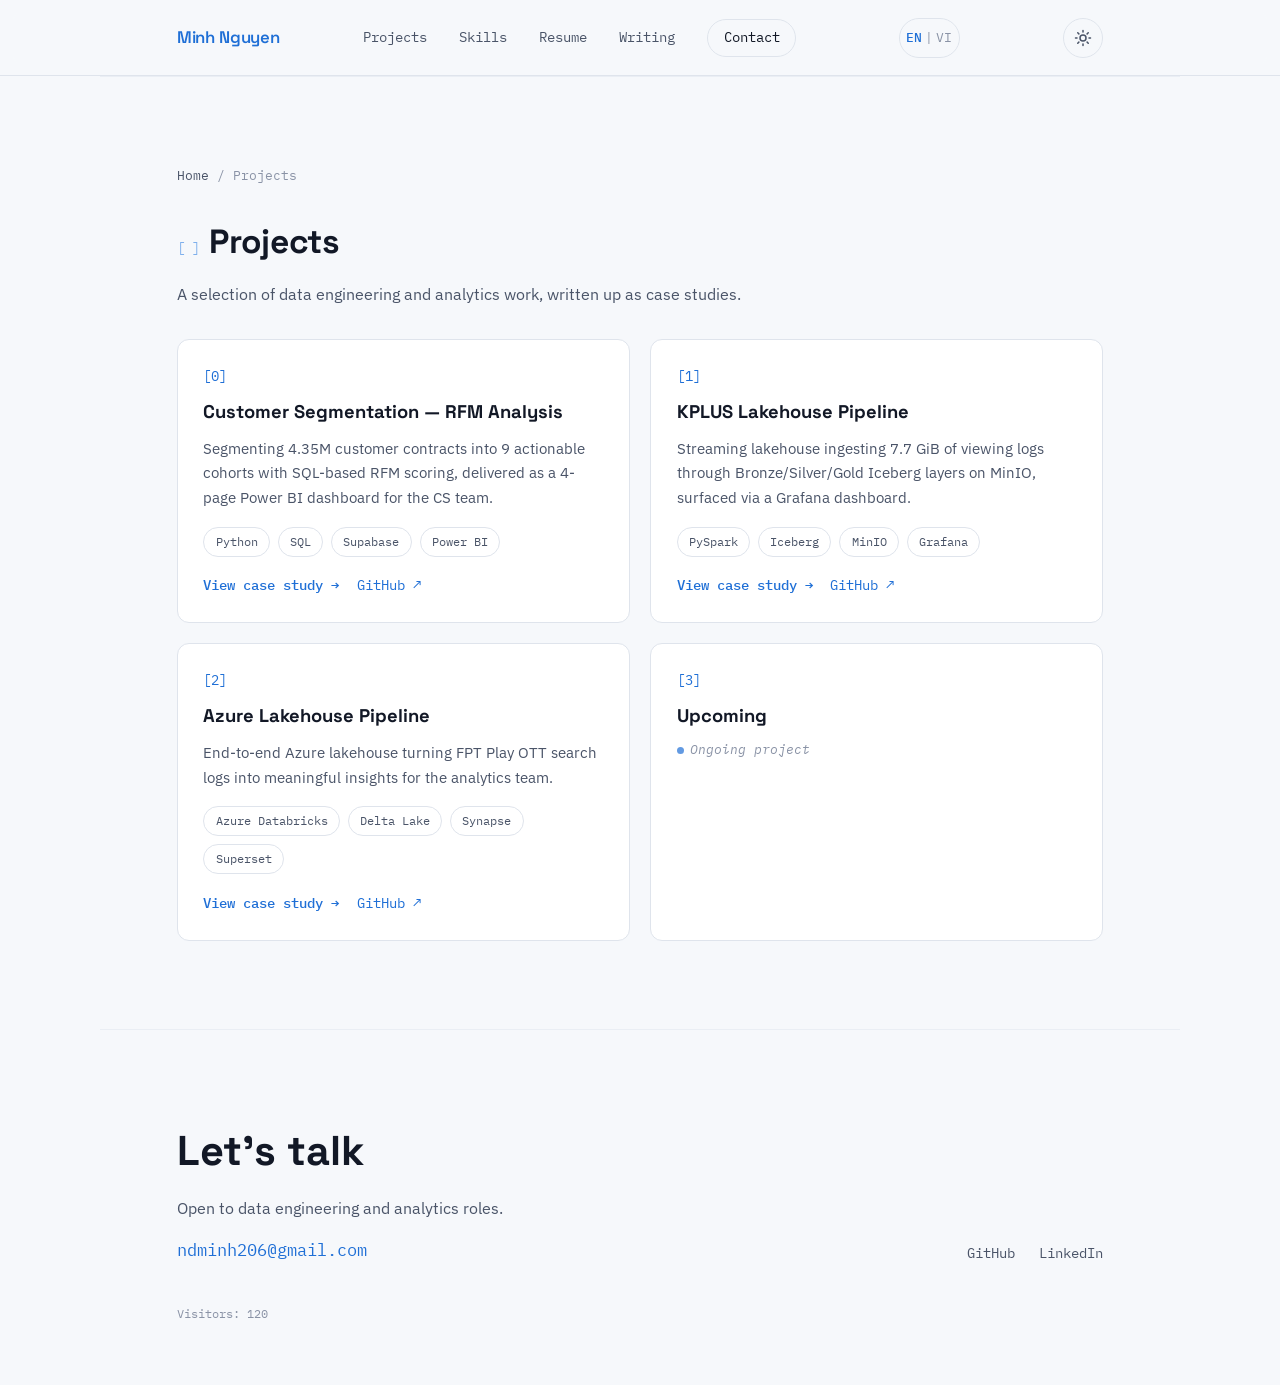
==== frontend/projects/index.html @ ee90c2f4 "Add Azure Lakehouse case study — Auto Loader pipeline, diagrams, dashboards" ====
<!DOCTYPE html>
<html lang="en">
<head>
<meta charset="UTF-8">
<meta name="viewport" content="width=device-width, initial-scale=1.0, viewport-fit=cover">
<meta name="theme-color" content="#0c0e12">
<title>Projects — Minh Nguyen</title>
<meta name="description" content="Data engineering and analytics project case studies by Minh Nguyen.">
<link rel="preconnect" href="https://fonts.googleapis.com">
<link rel="preconnect" href="https://fonts.gstatic.com" crossorigin>
<link href="https://fonts.googleapis.com/css2?family=Space+Grotesk:wght@500;600;700&family=IBM+Plex+Sans:wght@400;500;600&family=IBM+Plex+Mono:wght@400;500&display=swap" rel="stylesheet">
<link rel="stylesheet" href="../styles.css">
<script>
  (function () {
    try {
      var saved = localStorage.getItem("mn_theme");
      var theme = saved || (window.matchMedia && window.matchMedia("(prefers-color-scheme: light)").matches ? "light" : "dark");
      document.documentElement.setAttribute("data-theme", theme);
    } catch (e) {}
  })();
</script>
</head>
<body>
<a class="skip-link" href="#main">Skip to content</a>

<header class="nav" id="top">
  <div class="nav-inner">
    <a href="../index.html#top" class="nav-logo"><span class="accent">Minh Nguyen</span></a>
    <button class="nav-toggle" id="navToggle" aria-expanded="false" aria-controls="navMenu" aria-label="Toggle navigation">
      <span></span><span></span><span></span>
    </button>
    <nav id="navMenu" class="nav-menu">
      <a href="index.html" data-i18n="nav.projects">Projects</a>
      <a href="../index.html#skills" data-i18n="nav.skills">Skills</a>
      <a href="../index.html#resume" data-i18n="nav.resume">Resume</a>
      <a href="../index.html#blog" data-i18n="nav.writing">Writing</a>
      <a href="../index.html#contact" class="nav-cta" data-i18n="nav.contact">Contact</a>
    </nav>
    <button class="lang-toggle" id="langToggle" type="button" aria-label="Switch language">
      <span class="lang-en">EN</span><span class="lang-sep">|</span><span class="lang-vi">VI</span>
    </button>
    <button class="theme-toggle" id="themeToggle" type="button" aria-label="Switch to light theme" title="Toggle theme">
      <svg class="icon-moon" viewBox="0 0 24 24" width="18" height="18" aria-hidden="true"><path fill="currentColor" d="M12.1 2.2A9.8 9.8 0 0 0 12 22a9.8 9.8 0 0 0 9.8-7.1 7.8 7.8 0 0 1-9.7-12.7Z"/></svg>
      <svg class="icon-sun" viewBox="0 0 24 24" width="18" height="18" aria-hidden="true"><g fill="none" stroke="currentColor" stroke-width="2" stroke-linecap="round"><circle cx="12" cy="12" r="4"/><path d="M12 2v2M12 20v2M2 12h2M20 12h2M5 5l1.5 1.5M17.5 17.5L19 19M19 5l-1.5 1.5M6.5 17.5L5 19"/></g></svg>
    </button>
  </div>
</header>

<main id="main">

  <section class="section" id="projects">
    <p class="breadcrumb reveal"><a href="../index.html#top" data-i18n="nav.home">Home</a> / <span data-i18n="section.projects">Projects</span></p>
    <h2 class="section-title reveal"><span class="idx">[ ]</span> <span data-i18n="section.projects">Projects</span></h2>
    <p class="section-lede reveal" data-i18n="projects.lede">A selection of data engineering and analytics work, written up as case studies.</p>

    <div class="project-grid">

      <article class="project-card reveal">
        <p class="idx">[0]</p>
        <h3><a href="customer-segmentation.html" class="project-title-link" data-i18n="proj.rfm.title">Customer Segmentation — RFM Analysis</a></h3>
        <p data-i18n="proj.rfm.desc">Segmenting 4.35M customer contracts into 9 actionable cohorts with SQL-based RFM scoring, delivered as a 4-page Power BI dashboard for the CS team.</p>
        <ul class="tag-list">
          <li>Python</li><li>SQL</li><li>Supabase</li><li>Power BI</li>
        </ul>
        <div class="card-links">
          <a href="customer-segmentation.html" class="card-link card-link-primary" data-i18n="card.viewCase">View case study →</a>
          <a href="#" class="card-link" target="_blank" rel="noopener" data-i18n="card.github">GitHub ↗</a>
        </div>
      </article>

      <article class="project-card reveal">
        <p class="idx">[1]</p>
        <h3><a href="Kplus-lakehouse.html" class="project-title-link" data-i18n="proj.kplus.title">KPLUS Lakehouse Pipeline</a></h3>
        <p data-i18n="proj.kplus.desc">Streaming lakehouse ingesting 7.7 GiB of viewing logs through Bronze/Silver/Gold Iceberg layers on MinIO, surfaced via a Grafana dashboard.</p>
        <ul class="tag-list">
          <li>PySpark</li><li>Iceberg</li><li>MinIO</li><li>Grafana</li>
        </ul>
        <div class="card-links">
          <a href="Kplus-lakehouse.html" class="card-link card-link-primary" data-i18n="card.viewCase">View case study →</a>
          <a href="#" class="card-link" target="_blank" rel="noopener" data-i18n="card.github">GitHub ↗</a>
        </div>
      </article>

      <article class="project-card reveal">
        <p class="idx">[2]</p>
        <h3><a href="azure-lakehouse.html" class="project-title-link" data-i18n="proj.azure.title">Azure Lakehouse Pipeline</a></h3>
        <p data-i18n="proj.azure.desc">End-to-end Azure lakehouse turning FPT Play OTT search logs into meaningful insights for the analytics team.</p>
        <ul class="tag-list">
          <li>Azure Databricks</li><li>Delta Lake</li><li>Synapse</li><li>Superset</li>
        </ul>
        <div class="card-links">
          <a href="azure-lakehouse.html" class="card-link card-link-primary" data-i18n="card.viewCase">View case study →</a>
          <a href="https://github.com/MinhNguyen2306" class="card-link" target="_blank" rel="noopener" data-i18n="card.github">GitHub ↗</a>
        </div>
      </article>

      <article class="project-card reveal">
        <p class="idx">[3]</p>
        <h3 class="project-title-link" data-i18n="proj.upcoming.title">Upcoming</h3>
        <div class="card-links">
          <span class="card-link card-ongoing" data-i18n="card.ongoing">Ongoing project</span>
        </div>
      </article>

    </div>
  </section>

</main>

<footer class="footer" id="contact">
  <div class="footer-inner">
    <div class="footer-text reveal">
      <h2 data-i18n="footer.title">Let's talk</h2>
      <p data-i18n="footer.sub">Open to data engineering and analytics roles.</p>
      <a class="footer-email" href="mailto:ndminh206@gmail.com">ndminh206@gmail.com</a>
    </div>
    <div class="footer-links reveal">
      <a href="https://github.com/example" target="_blank" rel="noopener">GitHub</a>
      <a href="https://linkedin.com/in/example" target="_blank" rel="noopener">LinkedIn</a>
    </div>
  </div>
  <p class="visitor-count"><span data-i18n="footer.visitors">Visitors:</span> <span id="visitorCount">—</span></p>
</footer>

<script src="../script.js"></script>
</body>
</html>
---- frontend/styles.css ----
/* ============================================
   Tokens
   ============================================ */
:root {
  --bg: #0a0f1a;
  --bg-raised: #121826;
  --ink: #e9edf4;
  --ink-dim: #9aa3b5;
  --ink-faint: #5a6376;
  --accent: #4d9fff;
  --accent-dim: #2f5f9e;
  --line: #1e2738;
  --line-soft: #161d2a;

  --font-display: "Space Grotesk", sans-serif;
  --font-body: "IBM Plex Sans", sans-serif;
  --font-mono: "IBM Plex Mono", monospace;

  --maxw: 1080px;
  --gutter: clamp(1.25rem, 6vw, 6rem);
  --nav-bg: rgba(10, 15, 26, 0.85);
}

/* Light theme overrides */
[data-theme="light"] {
  --bg: #f6f8fb;
  --bg-raised: #ffffff;
  --ink: #121826;
  --ink-dim: #4a5468;
  --ink-faint: #8a93a6;
  --accent: #1f6fd6;
  --accent-dim: #7fb0ec;
  --line: #dfe4ec;
  --line-soft: #eaeef4;
  --nav-bg: rgba(246, 248, 251, 0.85);
}

* { box-sizing: border-box; }

html {
  scroll-behavior: smooth;
  -webkit-text-size-adjust: 100%;
}

@media (prefers-reduced-motion: reduce) {
  html { scroll-behavior: auto; }
  * { animation-duration: 0.01ms !important; animation-iteration-count: 1 !important; transition-duration: 0.01ms !important; }
}

body {
  margin: 0;
  background: var(--bg);
  color: var(--ink);
  font-family: var(--font-body);
  font-size: 16px;
  line-height: 1.6;
  -webkit-font-smoothing: antialiased;
  overflow-x: hidden;
  transition: background 0.25s ease, color 0.25s ease;
}

a {
  color: inherit;
  text-decoration: none;
}

.accent { color: var(--accent); }
.nowrap { white-space: nowrap; }

.skip-link {
  position: absolute;
  left: -9999px;
  top: 0;
  background: var(--accent);
  color: #031428;
  padding: 0.5rem 1rem;
  z-index: 200;
}
.skip-link:focus {
  left: 1rem;
  top: 1rem;
}

:focus-visible {
  outline: 2px solid var(--accent);
  outline-offset: 3px;
  border-radius: 2px;
}

/* ============================================
   Nav (top)
   ============================================ */
.nav {
  position: sticky;
  top: 0;
  z-index: 100;
  background: var(--nav-bg);
  backdrop-filter: blur(10px);
  border-bottom: 1px solid var(--line);
}

.nav-inner {
  max-width: var(--maxw);
  margin: 0 auto;
  padding: 1.1rem var(--gutter);
  display: flex;
  align-items: center;
  justify-content: space-between;
}

.nav-logo {
  font-family: var(--font-display);
  font-weight: 600;
  font-size: 1.05rem;
  letter-spacing: -0.01em;
}

.nav-menu {
  display: flex;
  align-items: center;
  gap: 2rem;
  font-family: var(--font-mono);
  font-size: 0.85rem;
  color: var(--ink-dim);
}

.nav-menu a:hover { color: var(--ink); }

.nav-cta {
  border: 1px solid var(--line);
  padding: 0.45rem 0.95rem;
  border-radius: 999px;
  color: var(--ink) !important;
}
.nav-cta:hover {
  border-color: var(--accent);
  color: var(--accent) !important;
}

.nav-toggle {
  display: none;
  flex-direction: column;
  gap: 5px;
  background: none;
  border: none;
  cursor: pointer;
  padding: 0.4rem;
}
.nav-toggle span {
  width: 22px;
  height: 2px;
  background: var(--ink);
  display: block;
}

/* Theme toggle button */
.theme-toggle {
  display: inline-flex;
  align-items: center;
  justify-content: center;
  width: 40px;
  height: 40px;
  margin-left: 1.25rem;
  border: 1px solid var(--line);
  border-radius: 999px;
  background: none;
  color: var(--ink-dim);
  cursor: pointer;
  flex-shrink: 0;
  transition: color 0.15s ease, border-color 0.15s ease;
}
.theme-toggle:hover {
  color: var(--accent);
  border-color: var(--accent);
}
.theme-toggle svg { display: block; }
/* Show the moon in dark mode (tap to go light), sun in light mode */
.theme-toggle .icon-sun { display: none; }
[data-theme="light"] .theme-toggle .icon-moon { display: none; }
[data-theme="light"] .theme-toggle .icon-sun { display: block; }

/* Language toggle */
.lang-toggle {
  display: inline-flex;
  align-items: center;
  gap: 3px;
  margin-left: 1.25rem;
  padding: 0 0.4rem;
  height: 40px;
  border: 1px solid var(--line);
  border-radius: 999px;
  background: none;
  cursor: pointer;
  font-family: var(--font-mono);
  font-size: 0.8rem;
  flex-shrink: 0;
  transition: border-color 0.15s ease;
}
.lang-toggle:hover { border-color: var(--accent); }
.lang-toggle .lang-sep { color: var(--ink-faint); }
/* Active language is highlighted; EN by default, VI when .is-vi */
.lang-toggle .lang-en { color: var(--accent); font-weight: 500; }
.lang-toggle .lang-vi { color: var(--ink-faint); }
.lang-toggle.is-vi .lang-en { color: var(--ink-faint); font-weight: 400; }
.lang-toggle.is-vi .lang-vi { color: var(--accent); font-weight: 500; }

/* ============================================
   Hero
   ============================================ */
.hero {
  max-width: var(--maxw);
  margin: 0 auto;
  padding: clamp(3rem, 8vw, 7rem) var(--gutter) clamp(2rem, 6vw, 4rem);
}

.hero-inner {
  display: grid;
  grid-template-columns: 1.1fr 0.9fr;
  gap: clamp(2rem, 5vw, 4rem);
  align-items: center;
}

.eyebrow {
  font-family: var(--font-mono);
  color: var(--accent);
  font-size: 0.85rem;
  letter-spacing: 0.08em;
  text-transform: uppercase;
  margin: 0 0 1rem;
}

.hero-text h1 {
  font-family: var(--font-display);
  font-size: clamp(2.4rem, 5.2vw, 3.6rem);
  line-height: 1.08;
  letter-spacing: -0.02em;
  margin: 0 0 1.4rem;
  text-wrap: balance;
}

.hero-lede {
  color: var(--ink-dim);
  font-size: 1.05rem;
  max-width: 38ch;
  margin: 0 0 2.2rem;
}

.hero-actions {
  display: flex;
  gap: 1rem;
  flex-wrap: wrap;
}

.btn {
  font-family: var(--font-mono);
  font-size: 0.9rem;
  padding: 0.75rem 1.4rem;
  border-radius: 8px;
  display: inline-flex;
  align-items: center;
  gap: 0.5rem;
  transition: transform 0.15s ease, border-color 0.15s ease, background 0.15s ease;
}

.btn-primary {
  background: var(--accent);
  color: #031428;
}
@media (hover: hover) {
  .btn-primary:hover { transform: translateY(-2px); }
}

.btn-ghost {
  border: 1px solid var(--line);
  color: var(--ink);
}
.btn-ghost:hover {
  border-color: var(--accent);
  color: var(--accent);
}

.hero-art { width: 100%; }
.hero-photo {
  display: block;
  width: 100%;
  max-height: 480px;
  object-fit: cover;
  border-radius: 16px;
  border: 1px solid var(--line);
}

/* ============================================
   Sections (shared)
   ============================================ */
.section {
  max-width: var(--maxw);
  margin: 0 auto;
  padding: clamp(3rem, 7vw, 5.5rem) var(--gutter);
  border-top: 1px solid var(--line-soft);
}

.section-title {
  font-family: var(--font-display);
  font-size: clamp(1.6rem, 3vw, 2.1rem);
  letter-spacing: -0.01em;
  margin: 0 0 2.2rem;
  display: flex;
  align-items: baseline;
  gap: 0.6rem;
}

.section-title .idx {
  font-family: var(--font-mono);
  font-size: 0.85rem;
  color: var(--accent-dim);
  font-weight: 400;
}

.section-lede {
  color: var(--ink-dim);
  margin: -1.4rem 0 2rem;
}

/* ============================================
   Projects
   ============================================ */
.project-grid {
  display: grid;
  grid-template-columns: repeat(2, 1fr);
  gap: 1.25rem;
}

.project-card {
  background: var(--bg-raised);
  border: 1px solid var(--line);
  border-radius: 12px;
  padding: 1.6rem;
  transition: border-color 0.2s ease, transform 0.2s ease;
}
@media (hover: hover) {
  .project-card:hover {
    border-color: var(--accent-dim);
    transform: translateY(-3px);
  }
}

.project-card .idx {
  font-family: var(--font-mono);
  color: var(--accent);
  font-size: 0.85rem;
  margin: 0 0 0.6rem;
}

.project-card h3 {
  font-family: var(--font-display);
  font-size: 1.15rem;
  margin: 0 0 0.6rem;
}

.project-title-link {
  color: var(--ink);
  transition: color 0.15s ease;
}
.project-title-link:hover {
  color: var(--accent);
}

.project-card p {
  color: var(--ink-dim);
  font-size: 0.95rem;
  margin: 0 0 1.1rem;
}

.tag-list {
  list-style: none;
  display: flex;
  flex-wrap: wrap;
  gap: 0.5rem;
  padding: 0;
  margin: 0 0 1.1rem;
  font-family: var(--font-mono);
  font-size: 0.78rem;
  color: var(--ink-dim);
}
.tag-list li {
  border: 1px solid var(--line);
  border-radius: 999px;
  padding: 0.25rem 0.7rem;
}

.card-links {
  display: flex;
  align-items: center;
  gap: 1.1rem;
  flex-wrap: wrap;
}

.card-link {
  font-family: var(--font-mono);
  font-size: 0.88rem;
  color: var(--accent);
}
.card-link:hover { text-decoration: underline; }

.card-link-primary {
  font-weight: 500;
}

/* ============================================
   Skills
   ============================================ */
.skills-grid {
  display: grid;
  grid-template-columns: repeat(3, 1fr);
  gap: 1.5rem 2rem;
}

.skill-label {
  font-family: var(--font-mono);
  color: var(--ink-faint);
  font-size: 0.82rem;
  margin: 0 0 0.8rem;
}

.skill-group .tag-list { margin: 0; }

/* ============================================
   Resume
   ============================================ */
.timeline {
  margin-top: 2.5rem;
  display: flex;
  flex-direction: column;
  gap: 2rem;
}

.timeline-item {
  display: grid;
  grid-template-columns: 140px minmax(0, 1fr);
  grid-template-areas:
    "date title"
    "date body";
  gap: 0.3rem 1.5rem;
  padding-bottom: 1.6rem;
  border-bottom: 1px solid var(--line-soft);
}

.timeline-item > p,
.timeline-item > h3,
.timeline-item > ul {
  min-width: 0;
}

.timeline-date { grid-area: date; }
.timeline-item h3 { grid-area: title; }
.timeline-item ul { grid-area: body; }

.timeline-date {
  font-family: var(--font-mono);
  color: var(--accent-dim);
  font-size: 0.85rem;
  margin: 0;
}

.timeline-item h3 {
  font-family: var(--font-display);
  font-size: 1.1rem;
  margin: 0 0 0.7rem;
}

.timeline-item ul {
  margin: 0;
  padding-left: 1.1rem;
  color: var(--ink-dim);
}
.timeline-item li { margin-bottom: 0.4rem; }

.edu {
  margin-top: 2.5rem;
}
.edu-grid {
  margin-top: 2.5rem;
  display: grid;
  grid-template-columns: repeat(2, 1fr);
  gap: 2.5rem 3rem;
}
.edu-grid .edu { margin-top: 0; }
@media (max-width: 600px) {
  .edu-grid { grid-template-columns: 1fr; gap: 2rem; }
}
.edu h3 {
  font-family: var(--font-display);
  font-size: 1.05rem;
  margin: 0 0 0.8rem;
}
.edu ul {
  margin: 0;
  padding-left: 1.1rem;
  color: var(--ink-dim);
}
.edu li { margin-bottom: 0.4rem; }

/* ============================================
   Writing
   ============================================ */
.log-list {
  list-style: none;
  padding: 0;
  margin: 0;
}
.log-list li {
  display: flex;
  gap: 1.2rem;
  align-items: baseline;
  padding: 0.9rem 0;
  border-bottom: 1px solid var(--line-soft);
}
.log-date {
  font-family: var(--font-mono);
  color: var(--ink-faint);
  font-size: 0.85rem;
  flex-shrink: 0;
}
.log-list a:hover { color: var(--accent); }

/* ============================================
   Footer
   ============================================ */
.footer {
  max-width: var(--maxw);
  margin: 0 auto;
  padding: clamp(3rem, 7vw, 5.5rem) var(--gutter) max(3rem, env(safe-area-inset-bottom));
  border-top: 1px solid var(--line-soft);
}

.footer-inner {
  display: flex;
  justify-content: space-between;
  align-items: flex-end;
  flex-wrap: wrap;
  gap: 2rem;
}

.footer-text h2 {
  font-family: var(--font-display);
  font-size: clamp(1.8rem, 4vw, 2.6rem);
  margin: 0 0 0.7rem;
}

.footer-text p {
  color: var(--ink-dim);
  margin: 0 0 1rem;
}

.footer-email {
  font-family: var(--font-mono);
  color: var(--accent);
  font-size: 1.05rem;
}
.footer-email:hover { text-decoration: underline; }

.footer-links {
  display: flex;
  gap: 1.5rem;
  font-family: var(--font-mono);
  font-size: 0.9rem;
  color: var(--ink-dim);
}
.footer-links a:hover { color: var(--ink); }

.visitor-count {
  font-family: var(--font-mono);
  font-size: 0.78rem;
  color: var(--ink-faint);
  margin-top: 2.5rem;
}

/* ============================================
   Side rail nav (dash markers)
   ============================================ */
.side-rail {
  position: fixed;
  right: clamp(1rem, 3vw, 2.5rem);
  top: 50%;
  transform: translateY(-50%);
  z-index: 90;
  display: flex;
  flex-direction: column;
  align-items: flex-end;
  gap: 1.1rem;
}

.side-rail-item {
  display: flex;
  align-items: center;
  gap: 0.7rem;
  background: none;
  border: none;
  cursor: pointer;
  padding: 0.3rem 0;
}

.side-rail-label {
  font-family: var(--font-mono);
  font-size: 0.72rem;
  letter-spacing: 0.04em;
  color: var(--ink-dim);
  opacity: 0;
  transform: translateX(6px);
  transition: opacity 0.2s ease, transform 0.2s ease, color 0.2s ease;
  white-space: nowrap;
}

.side-rail-dash {
  width: 18px;
  height: 2px;
  background: var(--ink-faint);
  border-radius: 1px;
  transition: width 0.25s ease, background 0.25s ease, box-shadow 0.25s ease;
}

.side-rail-item:hover .side-rail-label,
.side-rail-item:focus-visible .side-rail-label {
  opacity: 1;
  transform: translateX(0);
}

.side-rail-item:hover .side-rail-dash,
.side-rail-item:focus-visible .side-rail-dash {
  background: var(--ink);
}

.side-rail-item.is-active .side-rail-dash {
  width: 34px;
  background: var(--accent);
  box-shadow: 0 0 10px rgba(124, 242, 156, 0.45);
}

.side-rail-item.is-active .side-rail-label {
  color: var(--accent);
}

@media (max-width: 900px) {
  .side-rail { display: none; }
}

/* ============================================
   Reveal-on-scroll
   ============================================ */
.reveal {
  opacity: 0;
  transform: translateY(16px);
  transition: opacity 0.6s ease, transform 0.6s ease;
}
.reveal.is-visible {
  opacity: 1;
  transform: translateY(0);
}

@media (prefers-reduced-motion: reduce) {
  .reveal { opacity: 1; transform: none; transition: none; }
}

/* ============================================
   Mobile nav
   ============================================ */
@media (max-width: 760px) {
  .nav-toggle { display: flex; order: 4; }
  .lang-toggle { order: 2; margin-left: auto; margin-right: 0.4rem; }
  .theme-toggle { order: 3; margin-left: 0; margin-right: 0.25rem; }

  .nav-inner {
    padding-left: max(var(--gutter), env(safe-area-inset-left));
    padding-right: max(var(--gutter), env(safe-area-inset-right));
  }

  .nav-menu {
    position: absolute;
    top: 100%;
    left: 0;
    right: 0;
    background: var(--bg-raised);
    border-bottom: 1px solid var(--line);
    flex-direction: column;
    align-items: flex-start;
    gap: 0;
    padding: 0.5rem var(--gutter) 1rem;
    transform: translateY(-8px);
    opacity: 0;
    pointer-events: none;
    transition: opacity 0.2s ease, transform 0.2s ease;
  }
  .nav-menu.is-open {
    transform: translateY(0);
    opacity: 1;
    pointer-events: auto;
  }
  .nav-menu a {
    padding: 0.95rem 0;
    width: 100%;
    border-bottom: 1px solid var(--line-soft);
    font-size: 0.95rem;
  }
  .nav-cta {
    margin-top: 0.6rem;
    text-align: center;
    width: 100%;
  }

  .hero {
    position: relative;
    overflow: hidden;
  }
  .hero-inner {
    grid-template-columns: 1fr;
  }
  /* On phones the hero photo sits below the text, scaled down. */
  .hero-art {
    display: block;
    max-width: 380px;
    margin: 1.5rem auto 0;
  }
  .hero-photo { max-height: 320px; }

  .hero-actions { width: 100%; }
  .hero-actions .btn {
    flex: 1 1 auto;
    justify-content: center;
    min-height: 48px;
  }

  .project-grid { grid-template-columns: 1fr; }
  .skills-grid { grid-template-columns: 1fr 1fr; }
  .timeline-item {
    grid-template-columns: 1fr;
    grid-template-areas:
      "date"
      "title"
      "body";
    gap: 0.4rem;
  }

  .footer-inner {
    align-items: flex-start;
  }
}

@media (max-width: 480px) {
  .skills-grid { grid-template-columns: 1fr; }

  .hero-text h1 { font-size: clamp(2rem, 9vw, 2.6rem); }

  .log-list li {
    flex-direction: column;
    gap: 0.25rem;
    align-items: flex-start;
  }

  .footer-inner { gap: 1.5rem; }
}

/* ============================================
   Project detail page
   ============================================ */
.project-hero {
  max-width: var(--maxw);
  margin: 0 auto;
  padding: clamp(2.5rem, 6vw, 4rem) var(--gutter) clamp(2rem, 5vw, 3rem);
}

.breadcrumb {
  font-family: var(--font-mono);
  font-size: 0.82rem;
  color: var(--ink-faint);
  margin: 0 0 1.8rem;
}
.breadcrumb a { color: var(--ink-dim); }
.breadcrumb a:hover { color: var(--accent); }

.project-hero .idx {
  font-family: var(--font-mono);
  color: var(--accent);
  font-size: 0.85rem;
  display: block;
  margin: 0 0 0.8rem;
}

.project-hero h1 {
  font-family: var(--font-display);
  font-size: clamp(2rem, 4.5vw, 3rem);
  letter-spacing: -0.02em;
  margin: 0 0 1rem;
  line-height: 1.1;
}

.project-hero .summary {
  color: var(--ink-dim);
  font-size: 1.08rem;
  max-width: 60ch;
  margin: 0 0 1.8rem;
}

.project-meta {
  display: flex;
  flex-wrap: wrap;
  gap: 0.6rem;
  margin: 0 0 1.8rem;
}
.project-meta li {
  list-style: none;
  font-family: var(--font-mono);
  font-size: 0.78rem;
  color: var(--ink-dim);
  border: 1px solid var(--line);
  border-radius: 999px;
  padding: 0.3rem 0.8rem;
}

.project-actions {
  display: flex;
  gap: 1rem;
  flex-wrap: wrap;
}

.project-body {
  max-width: var(--maxw);
  margin: 0 auto;
  padding: 0 var(--gutter) clamp(3rem, 6vw, 5rem);
  display: grid;
  gap: clamp(2.5rem, 5vw, 3.5rem);
}

.project-section h2 {
  font-family: var(--font-display);
  font-size: 1.4rem;
  margin: 0 0 1rem;
  letter-spacing: -0.01em;
}

.project-section p {
  color: var(--ink-dim);
  margin: 0 0 1rem;
  max-width: 72ch;
}

.project-section ul {
  color: var(--ink-dim);
  padding-left: 1.2rem;
  margin: 0 0 1rem;
  max-width: 72ch;
}
.project-section li { margin-bottom: 0.5rem; }

.shot-frame {
  background: var(--bg-raised);
  border: 1px solid var(--line);
  border-radius: 12px;
  padding: clamp(1rem, 3vw, 1.8rem);
}
.shot-frame img {
  width: 100%;
  display: block;
  border-radius: 8px;
}
.shot-caption {
  font-family: var(--font-mono);
  font-size: 0.8rem;
  color: var(--ink-faint);
  margin: 0.9rem 0 0;
}

.results-grid {
  display: grid;
  grid-template-columns: repeat(3, 1fr);
  gap: 1.25rem;
}
.result-stat {
  background: var(--bg-raised);
  border: 1px solid var(--line);
  border-radius: 12px;
  padding: 1.4rem;
}
.result-stat .num {
  font-family: var(--font-display);
  font-size: 1.9rem;
  color: var(--accent);
  display: block;
  margin: 0 0 0.4rem;
}
.result-stat .label {
  font-family: var(--font-mono);
  font-size: 0.82rem;
  color: var(--ink-dim);
}

.project-nav {
  max-width: var(--maxw);
  margin: 0 auto;
  padding: clamp(2rem, 5vw, 3rem) var(--gutter) clamp(3rem, 6vw, 5rem);
  display: flex;
  justify-content: space-between;
  gap: 1.5rem;
  border-top: 1px solid var(--line-soft);
  flex-wrap: wrap;
}

.project-nav-link {
  font-family: var(--font-mono);
  font-size: 0.85rem;
  color: var(--ink-dim);
  display: flex;
  flex-direction: column;
  gap: 0.3rem;
  max-width: 45%;
}
.project-nav-link:hover { color: var(--accent); }
.project-nav-link .dir {
  color: var(--ink-faint);
  font-size: 0.75rem;
}
.project-nav-link.next { text-align: right; align-items: flex-end; }

@media (max-width: 760px) {
  .results-grid { grid-template-columns: 1fr 1fr; }
  .project-nav {
    flex-direction: column;
  }
  .project-nav-link { max-width: 100%; }
  .project-nav-link.next {
    text-align: left;
    align-items: flex-start;
  }
  .project-actions { width: 100%; }
  .project-actions .btn {
    flex: 1 1 auto;
    justify-content: center;
    min-height: 48px;
  }
}

@media (max-width: 480px) {
  .results-grid { grid-template-columns: 1fr; }
}
/* ============================================
   Contact form modal
   ============================================ */
.footer-contact-btn {
  margin-top: 1.25rem;
  border: none;
  cursor: pointer;
  font-family: inherit;
}

.contact-overlay {
  position: fixed;
  inset: 0;
  z-index: 1000;
  display: flex;
  align-items: center;
  justify-content: center;
  padding: 1.25rem;
  background: rgba(0, 0, 0, 0.6);
  backdrop-filter: blur(4px);
  animation: contact-fade 0.2s ease;
}
.contact-overlay[hidden] { display: none; }

@keyframes contact-fade {
  from { opacity: 0; }
  to   { opacity: 1; }
}

.contact-modal {
  position: relative;
  width: 100%;
  max-width: 460px;
  max-height: 90vh;
  overflow-y: auto;
  background: var(--bg-raised);
  border: 1px solid var(--line);
  border-radius: 14px;
  padding: 2rem;
  animation: contact-rise 0.25s ease;
}

@keyframes contact-rise {
  from { transform: translateY(12px); opacity: 0; }
  to   { transform: translateY(0); opacity: 1; }
}

.contact-close {
  position: absolute;
  top: 0.9rem;
  right: 1rem;
  width: 36px;
  height: 36px;
  border: none;
  border-radius: 8px;
  background: none;
  color: var(--ink-dim);
  font-size: 1.6rem;
  line-height: 1;
  cursor: pointer;
  transition: color 0.15s ease, background 0.15s ease;
}
.contact-close:hover { color: var(--ink); background: var(--line-soft); }

.contact-modal h2 {
  font-family: var(--font-display);
  font-size: 1.4rem;
  margin: 0 0 0.4rem;
}
.contact-desc {
  color: var(--ink-dim);
  font-size: 0.92rem;
  margin: 0 0 1.4rem;
}

.contact-modal label {
  display: block;
  font-family: var(--font-mono);
  font-size: 0.78rem;
  color: var(--ink-dim);
  margin: 0 0 0.4rem;
}
.contact-modal input,
.contact-modal textarea {
  width: 100%;
  padding: 0.7rem 0.85rem;
  margin-bottom: 1.1rem;
  background: var(--bg);
  border: 1px solid var(--line);
  border-radius: 8px;
  color: var(--ink);
  font-family: var(--font-body);
  font-size: 0.95rem;
  resize: vertical;
  transition: border-color 0.15s ease;
}
.contact-modal input:focus,
.contact-modal textarea:focus {
  outline: none;
  border-color: var(--accent);
}

.contact-submit {
  width: 100%;
  border: none;
  cursor: pointer;
  font-family: inherit;
}
.contact-submit:disabled { opacity: 0.6; cursor: not-allowed; }

.contact-status {
  margin: 0.9rem 0 0;
  font-size: 0.88rem;
  min-height: 1.2em;
}
.contact-status.is-success { color: var(--accent); }
.contact-status.is-error { color: #ff6b6b; }
/* Ongoing project label (non-clickable card status) */
.card-ongoing {
  display: inline-flex;
  align-items: center;
  gap: 6px;
  font-family: var(--font-mono);
  font-size: 0.8rem;
  color: var(--ink-faint);
  font-style: italic;
}
.card-ongoing::before {
  content: "";
  width: 7px;
  height: 7px;
  border-radius: 50%;
  background: var(--accent);
  opacity: 0.7;
}
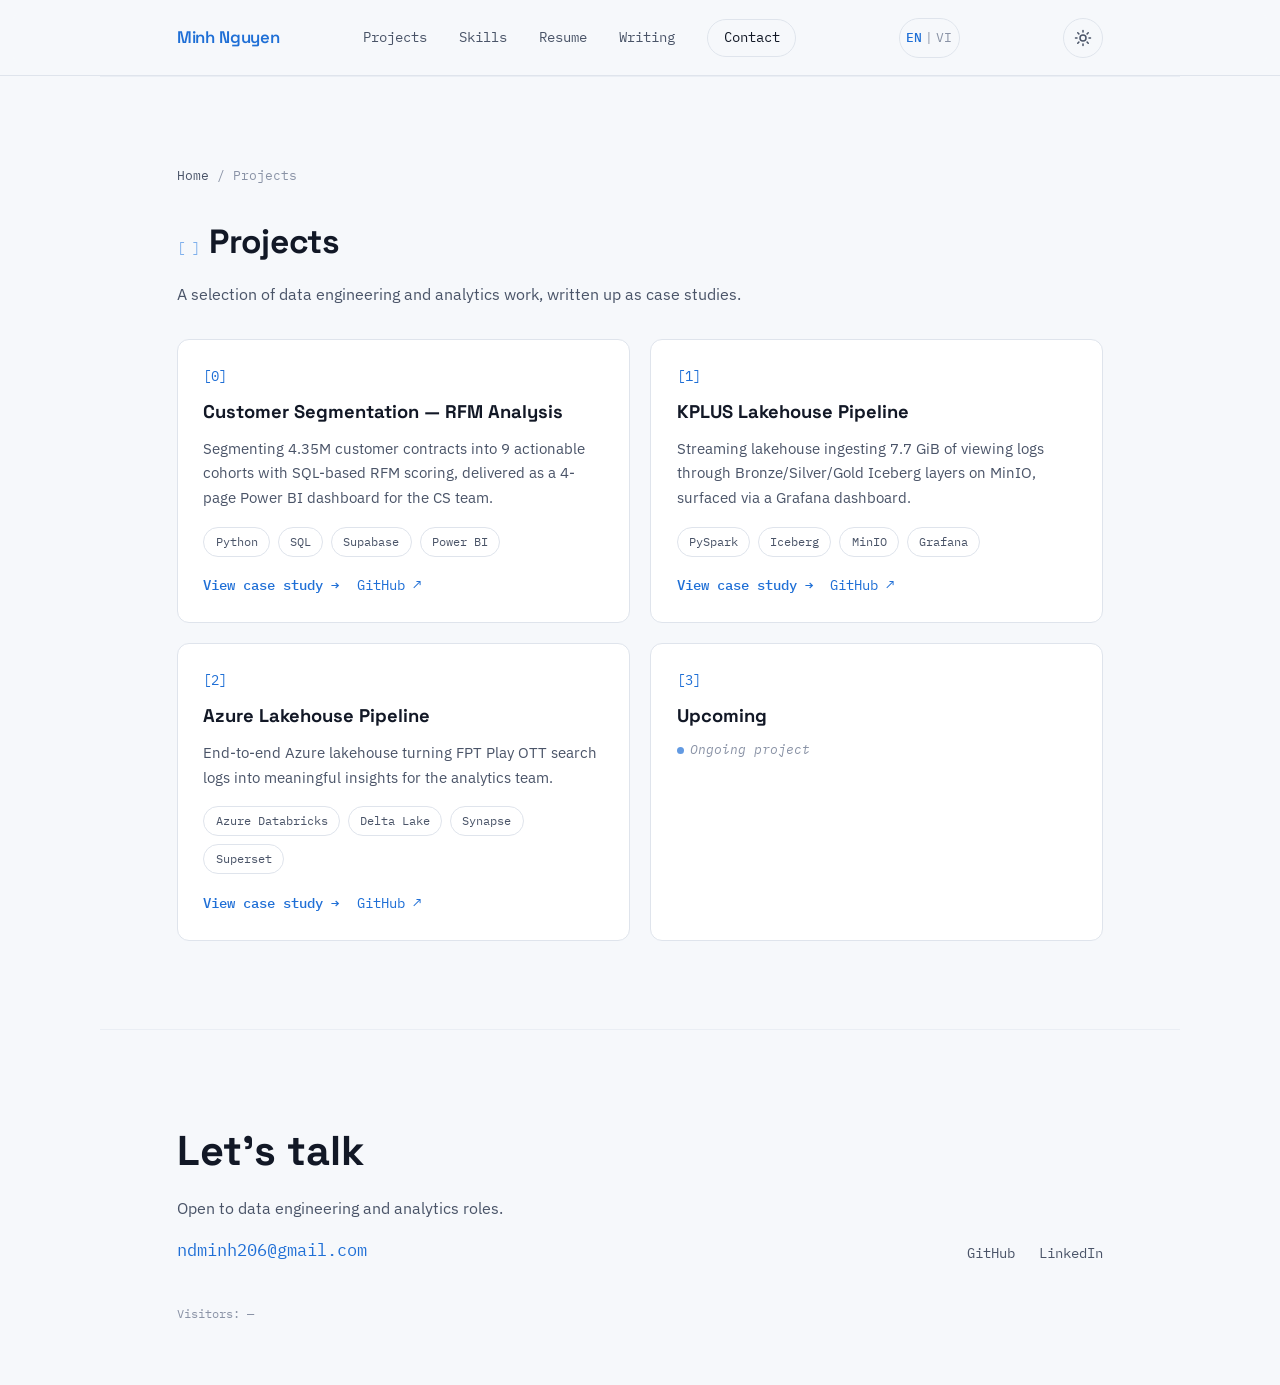
==== commit 11bf488b: "Update resume" ====
--- a/frontend/projects/index.html
+++ b/frontend/projects/index.html
@@ -123,5 +123,7 @@
 </footer>
 
 <script src="../script.js"></script>
+<script data-goatcounter="https://minhnguyen.goatcounter.com/count"
+        async src="//gc.zgo.at/count.js"></script>
 </body>
 </html>
--- a/frontend/styles.css
+++ b/frontend/styles.css
@@ -1075,4 +1075,238 @@
   border-radius: 50%;
   background: var(--accent);
   opacity: 0.7;
+}
+/* ============================================
+   About page
+   ============================================ */
+.about-hero {
+  max-width: 760px;
+  margin: 0 auto;
+  padding: 72px var(--gutter) 24px;
+  text-align: center;
+}
+.about-hero .eyebrow { margin-bottom: 14px; }
+.about-hero h1 {
+  font-family: var(--font-display);
+  font-size: clamp(2rem, 5vw, 3.1rem);
+  line-height: 1.1;
+  margin: 0 0 18px;
+}
+
+/* Cover + avatar (FB style) */
+.about-cover {
+  max-width: 900px;
+  margin: 0 auto;
+  padding: 0 var(--gutter);
+}
+.about-cover-img {
+  width: 100%;
+  height: 280px;
+  object-fit: cover;
+  border-radius: 16px;
+  display: block;
+  border: 1px solid var(--line);
+}
+.about-cover .avatar-wrap {
+  display: flex;
+  justify-content: center;
+  margin-top: -70px;
+  margin-bottom: 20px;
+}
+.about-cover .avatar-wrap img {
+  width: 140px;
+  height: 140px;
+  border-radius: 50%;
+  object-fit: cover;
+  object-position: 10% 10%;
+  border: 4px solid var(--bg);
+  box-shadow: 0 8px 30px rgba(0,0,0,0.35);
+}
+
+/* Quote */
+.about-quote {
+  font-family: var(--font-display);
+  font-size: 1.15rem;
+  line-height: 1.6;
+  font-style: italic;
+  color: var(--ink-dim);
+  max-width: 560px;
+  margin: 8px auto 0;
+  padding-left: 22px;
+  border-left: 3px solid var(--accent);
+  text-align: left;
+}
+.about-quote cite {
+  display: block;
+  margin-top: 10px;
+  text-align: right;
+  font-style: normal;
+  font-size: 0.82rem;
+  font-family: var(--font-mono);
+  color: var(--accent);
+}
+
+/* Prose blocks */
+.about-body {
+  max-width: 760px;
+  margin: 0 auto;
+  padding: 0 var(--gutter);
+}
+.about-section { margin-top: 48px; }
+.about-section h2 {
+  font-family: var(--font-display);
+  font-size: 1.25rem;
+  margin: 0 0 14px;
+}
+.about-section p { line-height: 1.7; margin: 0 0 14px; }
+.about-section p:last-child { margin-bottom: 0; }
+
+/* Currently list */
+.fact-list {
+  list-style: none;
+  padding: 0;
+  margin: 16px 0 0;
+  display: grid;
+  gap: 10px;
+}
+.fact-list li {
+  display: flex;
+  gap: 12px;
+  align-items: baseline;
+  line-height: 1.6;
+}
+.fact-list .k {
+  font-family: var(--font-mono);
+  font-size: 0.78rem;
+  color: var(--ink-dim);
+  min-width: 108px;
+  flex-shrink: 0;
+  padding-top: 2px;
+}
+
+/* Photo collage */
+.photo-row {
+  display: grid;
+  grid-template-columns: repeat(3, 1fr);
+  grid-auto-rows: 140px;
+  gap: 12px;
+  margin-top: 18px;
+}
+.photo-row figure { margin: 0; }
+.photo-row img {
+  width: 100%;
+  height: 100%;
+  object-fit: cover;
+  border-radius: 10px;
+  border: 1px solid var(--line);
+  display: block;
+}
+.photo-row figcaption {
+  font-family: var(--font-mono);
+  font-size: 0.72rem;
+  color: var(--ink-dim);
+  margin-top: 6px;
+  text-align: center;
+}
+
+/* Ảnh nào cần to thì thêm class .big vào figure */
+.photo-row figure.big {
+  grid-column: span 2;
+  grid-row: span 2;
+}
+
+@media (max-width: 560px) {
+  .photo-row { grid-template-columns: 1fr 1fr; }
+  .photo-row figure.big { grid-column: span 2; grid-row: span 1; }
+}
+
+/* Contact cards */
+.contact-grid {
+  display: grid;
+  grid-template-columns: repeat(auto-fit, minmax(220px, 1fr));
+  gap: 14px;
+  margin-top: 20px;
+}
+.contact-card {
+  display: flex;
+  flex-direction: column;
+  gap: 4px;
+  padding: 18px 20px;
+  border-radius: 12px;
+  background: var(--bg-raised);
+  border: 1px solid var(--line);
+  text-decoration: none;
+  transition: border-color 0.2s, transform 0.2s;
+}
+.contact-card:hover {
+  border-color: var(--accent);
+  transform: translateY(-2px);
+}
+.contact-card .label {
+  font-family: var(--font-mono);
+  font-size: 0.72rem;
+  letter-spacing: 0.06em;
+  text-transform: uppercase;
+  color: var(--ink-dim);
+}
+.contact-card .value {
+  font-size: 0.98rem;
+  color: var(--ink);
+  word-break: break-all;
+}
+
+/* Divider */
+.about-divider {
+  max-width: 760px;
+  margin: 64px auto 0;
+  padding: 0 var(--gutter);
+}
+.about-divider hr {
+  border: none;
+  border-top: 1px solid var(--line-soft);
+}
+.hero-terminal {
+  background: var(--bg-raised);
+  border: 1px solid var(--line);
+  border-radius: 12px;
+  overflow: hidden;
+  box-shadow: 0 10px 40px rgba(0,0,0,0.3);
+}
+.terminal-bar {
+  display: flex;
+  align-items: center;
+  gap: 7px;
+  padding: 12px 16px;
+  background: rgba(255,255,255,0.03);
+  border-bottom: 1px solid var(--line);
+}
+.terminal-bar .dot {
+  width: 11px; height: 11px; border-radius: 50%;
+}
+.dot.red { background: #ff5f56; }
+.dot.yellow { background: #ffbd2e; }
+.dot.green { background: #27c93f; }
+.terminal-title {
+  margin-left: 8px;
+  font-family: var(--font-mono);
+  font-size: 0.78rem;
+  color: var(--ink-faint);
+}
+.terminal-body {
+  margin: 0;
+  padding: 18px 20px;
+  font-family: var(--font-mono);
+  font-size: 0.82rem;
+  line-height: 1.7;
+  color: var(--ink-dim);
+  min-height: 240px;
+  white-space: pre-wrap;
+}
+.terminal-body code { color: var(--ink-dim); }
+.cursor {
+  color: var(--accent);
+  animation: blink 1s step-end infinite;
+}
+@keyframes blink {
+  50% { opacity: 0; }
 }
